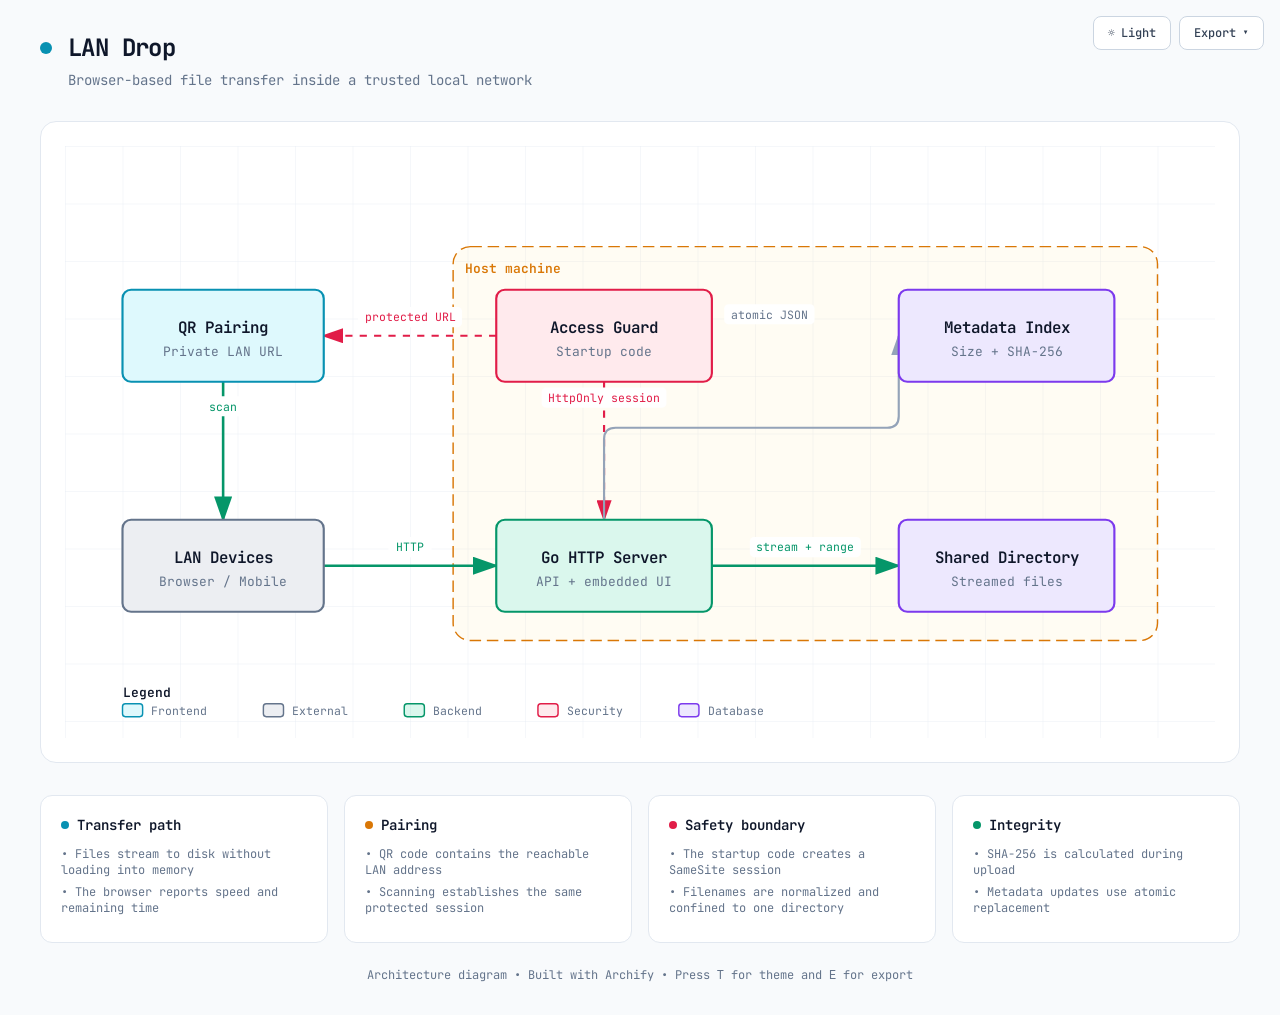
==== docs/architecture.html @ 084d2c4b "Initialize LAN Drop" ====
<!DOCTYPE html>
<html lang="en" data-theme="dark">
<head>
  <meta charset="UTF-8">
  <meta name="viewport" content="width=device-width, initial-scale=1.0">
  <meta name="generator" content="archify 2.11.0">
  <title>LAN Drop Diagram</title>
  <script>
    // Resolve the theme before first paint so light-preference users don't
    // see a dark flash. The toolbar script below re-applies with UI state.
    (function () {
      try {
        var theme = null;
        try {
          var param = new URLSearchParams(window.location.search).get('theme');
          if (param === 'light' || param === 'dark') theme = param;
        } catch (_) {}
        if (!theme) {
          try { theme = localStorage.getItem('archify-theme'); } catch (_) {}
        }
        if (theme !== 'light' && theme !== 'dark') {
          theme = window.matchMedia('(prefers-color-scheme: light)').matches ? 'light' : 'dark';
        }
        document.documentElement.setAttribute('data-theme', theme);
      } catch (_) {}
    })();
  </script>
  <!-- Async font load: a blackholed network must not block first paint.
       The body font stack falls back to system monospace until it lands. -->
  <link rel="preconnect" href="https://fonts.gstatic.com" crossorigin>
  <link href="https://fonts.googleapis.com/css2?family=JetBrains+Mono:wght@400;500;600;700&display=swap"
        rel="stylesheet" media="print" onload="this.media='all'">
  <noscript>
    <link href="https://fonts.googleapis.com/css2?family=JetBrains+Mono:wght@400;500;600;700&display=swap" rel="stylesheet">
  </noscript>
  <style>
    /* ==========================================================
       THEME VARIABLES — switch by toggling [data-theme] on <html>
       ========================================================== */
    :root,
    [data-theme="dark"] {
      --bg: #020617;
      --grid: #1e293b;
      --text: #ffffff;
      --text-muted: #94a3b8;
      --text-dim: #475569;
      /* UI chrome (menu hints, footer) needs more contrast than SVG .t-dim accents */
      --text-faint: #7d8da1;

      --panel: rgba(15, 23, 42, 0.5);
      --panel-border: #1e293b;
      --lane-fill: rgba(15, 23, 42, 0.22);
      --lane-stroke: #334155;

      --arrow: #64748b;
      --arrow-emphasis: #34d399;

      /* Opaque mask color used behind semi-transparent component fills
         so the arrows drawn underneath are properly hidden. */
      --mask: #0f172a;

      --frontend-fill:    rgba(8, 51, 68, 0.4);
      --frontend-stroke:  #22d3ee;
      --backend-fill:     rgba(6, 78, 59, 0.4);
      --backend-stroke:   #34d399;
      --database-fill:    rgba(76, 29, 149, 0.4);
      --database-stroke:  #a78bfa;
      --cloud-fill:       rgba(120, 53, 15, 0.3);
      --cloud-stroke:     #fbbf24;
      --security-fill:    rgba(136, 19, 55, 0.4);
      --security-stroke:  #fb7185;
      --messagebus-fill:  rgba(251, 146, 60, 0.3);
      --messagebus-stroke:#fb923c;
      --external-fill:    rgba(30, 41, 59, 0.5);
      --external-stroke:  #94a3b8;

      --toolbar-bg:       rgba(15, 23, 42, 0.8);
      --toolbar-border:   #334155;
      --toolbar-text:     #e2e8f0;
      --toolbar-hover:    rgba(15, 23, 42, 0.95);
      --toolbar-menu-bg:  #0f172a;
    }

    [data-theme="light"] {
      --bg: #f8fafc;
      --grid: #e2e8f0;
      --text: #0f172a;
      --text-muted: #64748b;
      --text-dim: #94a3b8;
      --text-faint: #64748b;

      --panel: #ffffff;
      --panel-border: #e2e8f0;
      --lane-fill: rgba(248, 250, 252, 0.65);
      --lane-stroke: #cbd5e1;

      --arrow: #94a3b8;
      --arrow-emphasis: #059669;

      --mask: #ffffff;

      --frontend-fill:    rgba(34, 211, 238, 0.15);
      --frontend-stroke:  #0891b2;
      --backend-fill:     rgba(52, 211, 153, 0.18);
      --backend-stroke:   #059669;
      --database-fill:    rgba(167, 139, 250, 0.2);
      --database-stroke:  #7c3aed;
      --cloud-fill:       rgba(251, 191, 36, 0.18);
      --cloud-stroke:     #d97706;
      --security-fill:    rgba(251, 113, 133, 0.15);
      --security-stroke:  #e11d48;
      --messagebus-fill:  rgba(251, 146, 60, 0.15);
      --messagebus-stroke:#ea580c;
      --external-fill:    rgba(148, 163, 184, 0.18);
      --external-stroke:  #64748b;

      --toolbar-bg:       rgba(255, 255, 255, 0.92);
      --toolbar-border:   #cbd5e1;
      --toolbar-text:     #334155;
      --toolbar-hover:    #ffffff;
      --toolbar-menu-bg:  #ffffff;
    }

    * { margin: 0; padding: 0; box-sizing: border-box; }

    body {
      font-family: 'JetBrains Mono', ui-monospace, SFMono-Regular, Menlo, Consolas, 'DejaVu Sans Mono', 'Liberation Mono', 'Noto Sans Mono CJK SC', 'PingFang SC', 'Hiragino Sans GB', 'Microsoft YaHei', monospace;
      background: var(--bg);
      min-height: 100vh;
      padding: 2rem;
      color: var(--text);
      transition: background 0.2s ease, color 0.2s ease;
    }

    .container { max-width: 1200px; margin: 0 auto; }

    .header { margin-bottom: 2rem; }

    .header-row {
      display: flex;
      align-items: center;
      gap: 1rem;
      margin-bottom: 0.5rem;
    }

    .pulse-dot {
      width: 12px;
      height: 12px;
      background: var(--frontend-stroke);
      border-radius: 50%;
      animation: pulse 2s infinite;
    }

    @keyframes pulse {
      0%, 100% { opacity: 1; }
      50% { opacity: 0.5; }
    }

    h1 {
      font-size: 1.5rem;
      font-weight: 700;
      letter-spacing: -0.025em;
    }

    .subtitle {
      color: var(--text-muted);
      font-size: 0.875rem;
      margin-left: 1.75rem;
    }

    .diagram-container {
      background: var(--panel);
      border-radius: 1rem;
      border: 1px solid var(--panel-border);
      padding: 1.5rem;
      overflow-x: auto;
    }

    svg {
      width: 100%;
      min-width: min(900px, 100%);
      display: block;
    }

    .cards {
      display: grid;
      grid-template-columns: repeat(auto-fit, minmax(280px, 1fr));
      gap: 1rem;
      margin-top: 2rem;
    }

    .card {
      background: var(--panel);
      border-radius: 0.75rem;
      border: 1px solid var(--panel-border);
      padding: 1.25rem;
    }

    .card-header {
      display: flex;
      align-items: center;
      gap: 0.5rem;
      margin-bottom: 0.75rem;
    }

    .card-dot {
      width: 8px;
      height: 8px;
      border-radius: 50%;
    }

    .card-dot.cyan     { background: var(--frontend-stroke); }
    .card-dot.emerald  { background: var(--backend-stroke); }
    .card-dot.violet   { background: var(--database-stroke); }
    .card-dot.amber    { background: var(--cloud-stroke); }
    .card-dot.rose     { background: var(--security-stroke); }
    .card-dot.orange   { background: var(--messagebus-stroke); }
    .card-dot.slate    { background: var(--external-stroke); }

    .card h3 { font-size: 0.875rem; font-weight: 600; color: var(--text); }

    .card ul {
      list-style: none;
      color: var(--text-muted);
      font-size: 0.75rem;
    }

    .card li { margin-bottom: 0.375rem; }

    .footer {
      text-align: center;
      margin-top: 1.5rem;
      color: var(--text-faint);
      font-size: 0.75rem;
    }

    /* ==========================================================
       Print stylesheet — hide interactive controls, force light,
       drop the grid so the diagram doesn't waste ink, use landscape
       so wide diagrams fit, pack summary cards into 2 columns to
       avoid an orphan card on a trailing page.
       ========================================================== */
    @page { size: landscape; margin: 1.5cm; }

    @media print {
      /* Force the FULL light palette — including component fills/strokes and
         lane/arrow colors — so printing from dark theme doesn't put neon
         strokes and translucent dark fills on white paper. */
      :root, [data-theme="dark"], [data-theme="light"] {
        --bg: #ffffff;
        --grid: transparent;
        --panel: #ffffff;
        --panel-border: #e2e8f0;
        --text: #0f172a;
        --text-muted: #475569;
        --text-dim: #94a3b8;
        --text-faint: #64748b;
        --mask: #ffffff;
        --lane-fill: rgba(248, 250, 252, 0.65);
        --lane-stroke: #cbd5e1;
        --arrow: #94a3b8;
        --arrow-emphasis: #059669;
        --frontend-fill:    rgba(34, 211, 238, 0.15);
        --frontend-stroke:  #0891b2;
        --backend-fill:     rgba(52, 211, 153, 0.18);
        --backend-stroke:   #059669;
        --database-fill:    rgba(167, 139, 250, 0.2);
        --database-stroke:  #7c3aed;
        --cloud-fill:       rgba(251, 191, 36, 0.18);
        --cloud-stroke:     #d97706;
        --security-fill:    rgba(251, 113, 133, 0.15);
        --security-stroke:  #e11d48;
        --messagebus-fill:  rgba(251, 146, 60, 0.15);
        --messagebus-stroke:#ea580c;
        --external-fill:    rgba(148, 163, 184, 0.18);
        --external-stroke:  #64748b;
      }
      body { background: #ffffff !important; padding: 0; }
      .container { max-width: none; }
      .toolbar, .archify-toast, .no-print { display: none !important; }
      .diagram-container, .card { box-shadow: none; border-color: #e2e8f0; }
      .cards { grid-template-columns: 1fr 1fr; }
      /* Ensure elements break sensibly across pages */
      .card { break-inside: avoid; page-break-inside: avoid; }
      .diagram-container { break-inside: avoid; page-break-inside: avoid; }
      h1, .subtitle { color: #0f172a; }
    }

    /* ==========================================================
       TOOLBAR (theme toggle + export menu)
       ========================================================== */
    .toolbar {
      position: fixed;
      top: 1rem;
      right: 1rem;
      display: flex;
      gap: 0.5rem;
      z-index: 100;
    }
    .toolbar button {
      background: var(--toolbar-bg);
      color: var(--toolbar-text);
      border: 1px solid var(--toolbar-border);
      padding: 0.5rem 0.875rem;
      border-radius: 0.5rem;
      font-family: inherit;
      font-size: 0.75rem;
      font-weight: 500;
      cursor: pointer;
      backdrop-filter: blur(8px);
      transition: background 0.15s, border-color 0.15s;
      display: inline-flex;
      align-items: center;
      gap: 0.375rem;
    }
    .toolbar button:hover {
      background: var(--toolbar-hover);
      border-color: var(--arrow);
    }
    .toolbar button:focus-visible {
      outline: 2px solid var(--frontend-stroke);
      outline-offset: 2px;
    }
    .toolbar .export-wrap { position: relative; }
    .toolbar .export-menu {
      position: absolute;
      top: calc(100% + 0.375rem);
      right: 0;
      background: var(--toolbar-menu-bg);
      border: 1px solid var(--toolbar-border);
      border-radius: 0.5rem;
      padding: 0.375rem;
      min-width: 160px;
      display: none;
      flex-direction: column;
      box-shadow: 0 4px 20px rgba(0,0,0,0.25);
    }
    .toolbar .export-menu.open { display: flex; }
    .toolbar .export-menu button {
      background: transparent;
      border: 0;
      justify-content: space-between;
      width: 100%;
      text-align: left;
      padding: 0.5rem 0.75rem;
    }
    .toolbar .export-menu button:hover {
      background: var(--toolbar-hover);
    }
    .toolbar .export-menu .hint {
      color: var(--text-faint);
      font-size: 0.625rem;
    }
    .toolbar .export-menu hr {
      border: 0;
      border-top: 1px solid var(--toolbar-border);
      margin: 0.25rem 0.375rem;
      opacity: 0.5;
    }

    /* Toast — brief feedback for actions like "copied" */
    .archify-toast {
      position: fixed;
      top: 1rem;
      left: 50%;
      transform: translateX(-50%) translateY(-8px);
      background: var(--toolbar-menu-bg);
      color: var(--text);
      border: 1px solid var(--toolbar-border);
      padding: 0.5rem 1rem;
      border-radius: 0.5rem;
      font-family: inherit;
      font-size: 0.75rem;
      opacity: 0;
      transition: opacity 0.2s, transform 0.2s;
      z-index: 200;
      pointer-events: none;
      box-shadow: 0 4px 20px rgba(0,0,0,0.25);
    }
    .archify-toast.show {
      opacity: 1;
      transform: translateX(-50%) translateY(0);
    }

    @media (max-width: 720px) {
      body { padding: 1rem; }
      .toolbar {
        position: static;
        justify-content: flex-end;
        margin-bottom: 1rem;
      }
      .header { margin-bottom: 1.25rem; }
      .header-row {
        gap: 0.75rem;
        align-items: flex-start;
      }
      h1 {
        font-size: 1.25rem;
        line-height: 1.25;
      }
      .subtitle {
        margin-left: 0;
        font-size: 0.8125rem;
        line-height: 1.55;
      }
      .diagram-container {
        padding: 0.75rem;
        border-radius: 0.75rem;
      }
      .cards {
        grid-template-columns: 1fr;
        margin-top: 1rem;
      }
    }

    /* ==========================================================
       SVG SEMANTIC CLASSES — use these instead of inline fill/stroke
       ========================================================== */
    .c-grid       { stroke: var(--grid); fill: none; }
    .c-mask       { fill: var(--mask); stroke: none; }

    .c-frontend   { fill: var(--frontend-fill);   stroke: var(--frontend-stroke); }
    .c-backend    { fill: var(--backend-fill);    stroke: var(--backend-stroke); }
    .c-database   { fill: var(--database-fill);   stroke: var(--database-stroke); }
    .c-cloud      { fill: var(--cloud-fill);      stroke: var(--cloud-stroke); }
    .c-security   { fill: var(--security-fill);   stroke: var(--security-stroke); }
    .c-messagebus { fill: var(--messagebus-fill); stroke: var(--messagebus-stroke); }
    .c-external   { fill: var(--external-fill);   stroke: var(--external-stroke); }

    /* Text helpers */
    .t-primary { fill: var(--text); }
    .t-muted   { fill: var(--text-muted); }
    .t-dim     { fill: var(--text-dim); }
    .t-frontend   { fill: var(--frontend-stroke); }
    .t-backend    { fill: var(--backend-stroke); }
    .t-database   { fill: var(--database-stroke); }
    .t-cloud      { fill: var(--cloud-stroke); }
    .t-security   { fill: var(--security-stroke); }
    .t-messagebus { fill: var(--messagebus-stroke); }
    .t-external   { fill: var(--external-stroke); }

    /* Arrows */
    .a-default   { stroke: var(--arrow); fill: none; }
    .a-emphasis  { stroke: var(--arrow-emphasis); fill: none; }
    .a-security  { stroke: var(--security-stroke); fill: none; stroke-dasharray: 5,5; }
    .a-dashed    { stroke: var(--database-stroke); fill: none; stroke-dasharray: 4,4; }

    /* Arrowhead markers reference these */
    .m-default   { fill: var(--arrow); }
    .m-emphasis  { fill: var(--arrow-emphasis); }
    .m-security  { fill: var(--security-stroke); }
    .m-dashed    { fill: var(--database-stroke); }

    /* Dashed boundary variants */
    .c-security-group { fill: transparent; stroke: var(--security-stroke); stroke-dasharray: 4,4; }
    .c-region         { fill: rgba(251, 191, 36, 0.05); stroke: var(--cloud-stroke); stroke-dasharray: 8,4; }
    .c-lane           { fill: var(--lane-fill); stroke: var(--lane-stroke); stroke-dasharray: 6,6; }

    /* Optional trace animation, enabled only by meta.animation = "trace".
       Static diagrams do not carry data-animation and render exactly as before. */
    svg[data-animation="trace"] [data-animate="edge"] {
      stroke-dasharray: 10 8;
      stroke-dashoffset: 54;
      animation: archify-edge-flow 2.4s linear infinite;
      animation-delay: calc(var(--step, 0) * 160ms);
    }
    svg[data-animation="trace"] [data-animate="node"] {
      transform-box: fill-box;
      transform-origin: center;
      animation: archify-node-pulse 3.6s ease-in-out infinite;
      animation-delay: calc(var(--step, 0) * 160ms);
    }
    @keyframes archify-edge-flow {
      to { stroke-dashoffset: 0; }
    }
    @keyframes archify-node-pulse {
      0%, 72%, 100% { filter: none; stroke-width: 1.5; }
      18%, 36% {
        filter: drop-shadow(0 0 8px var(--arrow-emphasis));
        stroke-width: 2.4;
      }
    }
    @media (prefers-reduced-motion: reduce) {
      svg[data-animation="trace"] [data-animate] {
        animation: none !important;
        stroke-dashoffset: 0;
      }
    }
  </style>
</head>
<body>
  <!-- Toolbar: theme toggle + export menu (present on every generated diagram)
       Keyboard: T toggles theme, E opens export menu (when no input focused) -->
  <div class="toolbar" role="toolbar" aria-label="Diagram actions">
    <button id="btn-theme" type="button"
            title="Toggle theme (T)"
            aria-label="Toggle color theme"
            aria-pressed="false">
      <span id="theme-icon" aria-hidden="true">&#9790;</span>
      <span id="theme-label">Dark</span>
    </button>
    <div class="export-wrap">
      <button id="btn-export" type="button"
              title="Export diagram (E)"
              aria-label="Export diagram"
              aria-haspopup="menu"
              aria-expanded="false"
              aria-controls="export-menu">
        Export <span aria-hidden="true">&#9662;</span>
      </button>
      <div class="export-menu" id="export-menu" role="menu" aria-label="Export">
        <button data-action="copy"  type="button" role="menuitem" tabindex="-1">Copy to clipboard <span class="hint">PNG</span></button>
        <hr role="separator">
        <button data-format="png"   type="button" role="menuitem" tabindex="-1">Download PNG</button>
        <button data-format="jpeg"  type="button" role="menuitem" tabindex="-1">Download JPEG</button>
        <button data-format="webp"  type="button" role="menuitem" tabindex="-1">Download WebP</button>
        <hr role="separator">
        <button data-format="svg"   type="button" role="menuitem" tabindex="-1">Download SVG <span class="hint">vector</span></button>
      </div>
    </div>
  </div>

  <div class="container">
    <!-- Header -->
    <div class="header">
      <div class="header-row">
        <div class="pulse-dot"></div>
        <h1>LAN Drop</h1>
      </div>
      <p class="subtitle">Browser-based file transfer inside a trusted local network</p>
    </div>

    <!-- Main Diagram -->
    <div class="diagram-container">
      <svg viewBox="0 0 800 412" role="img" aria-label="LAN Drop — Browser-based file transfer inside a trusted local network (architecture diagram)">
        <!-- Definitions -->
        <defs>
          <marker id="arrowhead" markerWidth="10" markerHeight="7" refX="9" refY="3.5" orient="auto">
            <polygon points="0 0, 10 3.5, 0 7" class="m-default" />
          </marker>
          <marker id="arrowhead-emphasis" markerWidth="10" markerHeight="7" refX="9" refY="3.5" orient="auto">
            <polygon points="0 0, 10 3.5, 0 7" class="m-emphasis" />
          </marker>
          <marker id="arrowhead-security" markerWidth="10" markerHeight="7" refX="9" refY="3.5" orient="auto">
            <polygon points="0 0, 10 3.5, 0 7" class="m-security" />
          </marker>
          <marker id="arrowhead-dashed" markerWidth="10" markerHeight="7" refX="9" refY="3.5" orient="auto">
            <polygon points="0 0, 10 3.5, 0 7" class="m-dashed" />
          </marker>
          <pattern id="grid" width="40" height="40" patternUnits="userSpaceOnUse">
            <path d="M 40 0 L 0 0 0 40" class="c-grid" stroke-width="0.5"/>
          </pattern>
        </defs>

        <!-- Background Grid -->
        <rect width="100%" height="100%" fill="url(#grid)" />

        <!-- Boundaries (behind everything) -->
        <rect x="270" y="70" width="490" height="274" rx="12" class="c-region" stroke-width="1"/>
        <text x="278" y="88" class="t-cloud" font-size="9" font-weight="600">Host machine</text>

        <!-- Connection paths (before components for correct z-order) -->
        <path d="M 300 132 L 180 132" class="a-security" stroke-width="1.5" marker-end="url(#arrowhead-security)"/>
        <path d="M 110 164 L 110 260" class="a-emphasis" stroke-width="1.8" marker-end="url(#arrowhead-emphasis)"/>
        <path d="M 180 292 L 300 292" class="a-emphasis" stroke-width="1.8" marker-end="url(#arrowhead-emphasis)"/>
        <path d="M 375 164 L 375 260" class="a-security" stroke-width="1.5" marker-end="url(#arrowhead-security)"/>
        <path d="M 450 292 L 580 292" class="a-emphasis" stroke-width="1.8" marker-end="url(#arrowhead-emphasis)"/>
        <path d="M 375 260 L 375 204 Q 375 196 383 196 L 572 196 Q 580 196 580 188 L 580 132" class="a-default" stroke-width="1.5" marker-end="url(#arrowhead)"/>

        <!-- Components -->
        <rect x="40" y="100" width="140" height="64" rx="6" class="c-mask"/>
        <rect x="40" y="100" width="140" height="64" rx="6" class="c-frontend" stroke-width="1.5"/>
        <text x="110" y="130" class="t-primary" font-size="11" font-weight="600" text-anchor="middle">QR Pairing</text>
        <text x="110" y="146" class="t-muted" font-size="9" text-anchor="middle">Private LAN URL</text>

        <rect x="40" y="260" width="140" height="64" rx="6" class="c-mask"/>
        <rect x="40" y="260" width="140" height="64" rx="6" class="c-external" stroke-width="1.5"/>
        <text x="110" y="290" class="t-primary" font-size="11" font-weight="600" text-anchor="middle">LAN Devices</text>
        <text x="110" y="306" class="t-muted" font-size="9" text-anchor="middle">Browser / Mobile</text>

        <rect x="300" y="260" width="150" height="64" rx="6" class="c-mask"/>
        <rect x="300" y="260" width="150" height="64" rx="6" class="c-backend" stroke-width="1.5"/>
        <text x="375" y="290" class="t-primary" font-size="11" font-weight="600" text-anchor="middle">Go HTTP Server</text>
        <text x="375" y="306" class="t-muted" font-size="9" text-anchor="middle">API + embedded UI</text>

        <rect x="300" y="100" width="150" height="64" rx="6" class="c-mask"/>
        <rect x="300" y="100" width="150" height="64" rx="6" class="c-security" stroke-width="1.5"/>
        <text x="375" y="130" class="t-primary" font-size="11" font-weight="600" text-anchor="middle">Access Guard</text>
        <text x="375" y="146" class="t-muted" font-size="9" text-anchor="middle">Startup code</text>

        <rect x="580" y="260" width="150" height="64" rx="6" class="c-mask"/>
        <rect x="580" y="260" width="150" height="64" rx="6" class="c-database" stroke-width="1.5"/>
        <text x="655" y="290" class="t-primary" font-size="11" font-weight="600" text-anchor="middle">Shared Directory</text>
        <text x="655" y="306" class="t-muted" font-size="9" text-anchor="middle">Streamed files</text>

        <rect x="580" y="100" width="150" height="64" rx="6" class="c-mask"/>
        <rect x="580" y="100" width="150" height="64" rx="6" class="c-database" stroke-width="1.5"/>
        <text x="655" y="130" class="t-primary" font-size="11" font-weight="600" text-anchor="middle">Metadata Index</text>
        <text x="655" y="146" class="t-muted" font-size="9" text-anchor="middle">Size + SHA-256</text>

        <!-- Connection labels -->
        <rect x="203.8" y="112" width="72.4" height="14" rx="3" class="c-mask"/>
        <text x="240" y="122" class="t-security" font-size="8" text-anchor="middle">protected URL</text>
        <rect x="95" y="174" width="30" height="14" rx="3" class="c-mask"/>
        <text x="110" y="184" class="t-backend" font-size="8" text-anchor="middle">scan</text>
        <rect x="225" y="272" width="30" height="14" rx="3" class="c-mask"/>
        <text x="240" y="282" class="t-backend" font-size="8" text-anchor="middle">HTTP</text>
        <rect x="331.6" y="168" width="86.8" height="14" rx="3" class="c-mask"/>
        <text x="375" y="178" class="t-security" font-size="8" text-anchor="middle">HttpOnly session</text>
        <rect x="476.4" y="272" width="77.2" height="14" rx="3" class="c-mask"/>
        <text x="515" y="282" class="t-backend" font-size="8" text-anchor="middle">stream + range</text>
        <rect x="458.6" y="110" width="62.8" height="14" rx="3" class="c-mask"/>
        <text x="490" y="120" class="t-muted" font-size="8" text-anchor="middle">atomic JSON</text>

        <!-- Legend -->
        <text x="40" y="383" class="t-primary" font-size="9" font-weight="600">Legend</text>
        <rect x="40" y="388" width="14" height="9" rx="2" class="c-frontend" stroke-width="1"/>
        <text x="60" y="396" class="t-muted" font-size="8">Frontend</text>
        <rect x="138" y="388" width="14" height="9" rx="2" class="c-external" stroke-width="1"/>
        <text x="158" y="396" class="t-muted" font-size="8">External</text>
        <rect x="236" y="388" width="14" height="9" rx="2" class="c-backend" stroke-width="1"/>
        <text x="256" y="396" class="t-muted" font-size="8">Backend</text>
        <rect x="329" y="388" width="14" height="9" rx="2" class="c-security" stroke-width="1"/>
        <text x="349" y="396" class="t-muted" font-size="8">Security</text>
        <rect x="427" y="388" width="14" height="9" rx="2" class="c-database" stroke-width="1"/>
        <text x="447" y="396" class="t-muted" font-size="8">Database</text>
      </svg>
    </div>

    <!-- Info Cards -->
    <div class="cards">
      <div class="card">
        <div class="card-header">
          <div class="card-dot cyan"></div>
          <h3>Transfer path</h3>
        </div>
        <ul>
          <li>&bull; Files stream to disk without loading into memory</li>
          <li>&bull; The browser reports speed and remaining time</li>
        </ul>
      </div>

      <div class="card">
        <div class="card-header">
          <div class="card-dot amber"></div>
          <h3>Pairing</h3>
        </div>
        <ul>
          <li>&bull; QR code contains the reachable LAN address</li>
          <li>&bull; Scanning establishes the same protected session</li>
        </ul>
      </div>

      <div class="card">
        <div class="card-header">
          <div class="card-dot rose"></div>
          <h3>Safety boundary</h3>
        </div>
        <ul>
          <li>&bull; The startup code creates a SameSite session</li>
          <li>&bull; Filenames are normalized and confined to one directory</li>
        </ul>
      </div>

      <div class="card">
        <div class="card-header">
          <div class="card-dot emerald"></div>
          <h3>Integrity</h3>
        </div>
        <ul>
          <li>&bull; SHA-256 is calculated during upload</li>
          <li>&bull; Metadata updates use atomic replacement</li>
        </ul>
      </div>
    </div>

    <!-- Footer -->
    <p class="footer">
      Architecture diagram &bull; Built with Archify<span class="no-print"> &bull; Press <kbd>T</kbd> for theme and <kbd>E</kbd> for export</span>
    </p>
  </div>

  <script>
    /* ============================================================
       Theme toggle — persists to localStorage, respects system pref
       ============================================================ */
    var Archify = {};

    Archify.theme = (function () {
      var STORAGE_KEY = 'archify-theme';
      var html = document.documentElement;
      var btn = document.getElementById('btn-theme');
      var icon = document.getElementById('theme-icon');
      var label = document.getElementById('theme-label');

      // localStorage can throw (blocked cookies, sandboxed iframes); the whole
      // script element dies on an uncaught error, so guard every access.
      function readStored() {
        try { return localStorage.getItem(STORAGE_KEY); } catch (_) { return null; }
      }
      function writeStored(value) {
        try { localStorage.setItem(STORAGE_KEY, value); } catch (_) {}
      }
      function urlOverride() {
        // URL param wins (useful for deterministic screenshots / share links)
        try {
          var param = new URLSearchParams(window.location.search).get('theme');
          if (param === 'light' || param === 'dark') return param;
        } catch (_) {}
        return null;
      }

      function resolveInitial() {
        var fromUrl = urlOverride();
        if (fromUrl) return fromUrl;
        var saved = readStored();
        if (saved === 'light' || saved === 'dark') return saved;
        return window.matchMedia('(prefers-color-scheme: light)').matches ? 'light' : 'dark';
      }

      function apply(theme) {
        html.setAttribute('data-theme', theme);
        icon.textContent = theme === 'dark' ? '\u263E' : '\u263C';
        label.textContent = theme === 'dark' ? 'Dark' : 'Light';
        btn.setAttribute('aria-pressed', theme === 'light' ? 'true' : 'false');
      }

      function toggle() {
        var next = html.getAttribute('data-theme') === 'dark' ? 'light' : 'dark';
        apply(next);
        writeStored(next);
      }

      apply(resolveInitial());
      btn.addEventListener('click', toggle);

      // Follow live OS theme changes while the user has no explicit preference.
      try {
        var media = window.matchMedia('(prefers-color-scheme: light)');
        var onChange = function (e) {
          var saved = readStored();
          if (urlOverride() || saved === 'light' || saved === 'dark') return;
          apply(e.matches ? 'light' : 'dark');
        };
        if (media.addEventListener) media.addEventListener('change', onChange);
        else if (media.addListener) media.addListener(onChange);
      } catch (_) {}

      return { toggle: toggle };
    })();

    /* ============================================================
       Export — PNG / JPEG / WebP / SVG (download) and Copy PNG (clipboard)

       Raster exports are always rendered at 4x source resolution for
       maximum sharpness. The trick: we set the serialized SVG's
       `width`/`height` to viewBox * 4 so the browser rasterizes the
       vectors at that resolution natively. drawImage then draws at
       the image's natural size (no upscaling = no blur).

       JPEG/WebP paint the current theme's background explicitly since
       those formats have no alpha channel.
       ============================================================ */
    (function () {
      var RASTER_SCALE = 4;

      function diagramFilename() {
        var title = (document.title || 'diagram')
          .replace(/\s+Architecture(\s+Diagram)?$/i, '')
          .replace(/\s+Diagram$/i, '')
          .trim();
        return title.replace(/[^a-z0-9_\-]+/gi, '-')
                    .toLowerCase()
                    .replace(/^-+|-+$/g, '') || 'diagram';
      }

      function currentBg() {
        return getComputedStyle(document.body).backgroundColor || '#ffffff';
      }

      /**
       * Serialize the main SVG into a standalone document.
       *
       * Two modes:
       * - Default (opts.autoTheme=false) — locks the serialized SVG to the
       *   viewer's current theme. Used by the raster pipeline
       *   (PNG/JPEG/WebP/clipboard) because canvas rasterization needs
       *   deterministic colors; a raster cannot react to
       *   prefers-color-scheme after encoding.
       * - autoTheme=true — emits BOTH dark and light variable sets plus a
       *   `@media (prefers-color-scheme)` rule so the resulting SVG
       *   self-themes when embedded in GitHub READMEs or other hosts that
       *   expose a color scheme. Used for "Download SVG".
       */
      function serializeSvg(scale, opts) {
        // scale: integer multiplier for intrinsic SVG pixel dimensions used by
        // the raster path. Defaults to 1 (natural size) for SVG download.
        scale = scale || 1;
        opts = opts || {};
        var autoTheme = opts.autoTheme === true;

        var svg = document.querySelector('.diagram-container svg');
        var clone = svg.cloneNode(true);

        var vb = svg.viewBox.baseVal;
        // Scale width/height so the browser rasterizes the vectors at target
        // resolution directly. viewBox stays unchanged so coordinates don't
        // shift. This is the key to sharp rasters — do NOT scale later via
        // canvas upscaling.
        clone.setAttribute('width', vb.width * scale);
        clone.setAttribute('height', vb.height * scale);
        clone.setAttribute('xmlns', 'http://www.w3.org/2000/svg');

        // Only the SVG-relevant rules: semantic classes, markers, and the
        // theme variable blocks. Toolbar/cards/print CSS can never apply
        // inside a standalone SVG and would only bloat the export.
        var hostStyle = (function () {
          var out = [];
          Array.prototype.forEach.call(document.styleSheets, function (sheet) {
            var rules;
            try { rules = sheet.cssRules; } catch (_) { return; } // cross-origin
            if (!rules) return;
            Array.prototype.forEach.call(rules, function (rule) {
              if (rule.type !== 1) return; // plain style rules only
              var sel = rule.selectorText || '';
              if (/(^|,)\s*(svg|:root|\[data-theme|\.c-|\.t-|\.a-|\.m-)/.test(sel)) {
                out.push(rule.cssText);
              }
            });
          });
          return out.join('\n');
        })();

        // Derive the variable list from the stylesheet so newly added theme
        // variables can never be missed by the export pipeline again
        // (--lane-fill/--lane-stroke once were).
        var varNames = (function () {
          var seen = {};
          var names = [];
          (hostStyle.match(/--[a-zA-Z0-9-]+(?=\s*:)/g) || []).forEach(function (n) {
            if (!seen[n]) { seen[n] = true; names.push(n); }
          });
          return names;
        })();

        // Resolve the full variable set for a given data-theme via an
        // off-DOM probe, independent of what the viewer is currently set to.
        function resolveVars(themeAttr) {
          var probe = document.createElement('div');
          probe.setAttribute('data-theme', themeAttr);
          probe.style.cssText = 'position:absolute;width:0;height:0;visibility:hidden;';
          document.body.appendChild(probe);
          try {
            var c = getComputedStyle(probe);
            return varNames.map(function (n) {
              return n + ': ' + c.getPropertyValue(n).trim() + ';';
            }).join(' ');
          } finally {
            document.body.removeChild(probe);
          }
        }

        // Prepend a local()-only @font-face block for each weight so that the
        // sandboxed image-rendering context used during PNG/JPEG/WebP export
        // can find JetBrains Mono if the user has it installed locally, and
        // falls through cleanly to the monospace stack otherwise. The usual
        // Google-Fonts <link> in the host document is unreachable from the
        // serialized SVG, so url()-sourced faces would just hang.
        var fontFallback = [400, 500, 600, 700].map(function (w) {
          return "@font-face { font-family: 'JetBrains Mono'; font-weight: " + w +
                 "; src: local('JetBrains Mono'), local('JetBrainsMono-Regular'); }";
        }).join('\n');

        var style = document.createElementNS('http://www.w3.org/2000/svg', 'style');
        var bgRect = document.createElementNS('http://www.w3.org/2000/svg', 'rect');
        bgRect.setAttribute('width', '100%');
        bgRect.setAttribute('height', '100%');

        if (autoTheme) {
          // Dual-theme SVG. Dark is the default (so hosts without
          // prefers-color-scheme still render), light swaps in via media
          // query, and svg[data-theme="..."] still lets downstream
          // consumers force a specific theme.
          var darkVars = resolveVars('dark');
          var lightVars = resolveVars('light');

          style.textContent =
            fontFallback + "\n" +
            "svg { font-family: 'JetBrains Mono', ui-monospace, SFMono-Regular, Menlo, Consolas, 'DejaVu Sans Mono', 'Liberation Mono', 'Noto Sans Mono CJK SC', 'PingFang SC', 'Hiragino Sans GB', 'Microsoft YaHei', monospace; }\n" +
            hostStyle + "\n" +
            ":root, svg { " + darkVars + " }\n" +
            "@media (prefers-color-scheme: light) { :root, svg { " + lightVars + " } }\n" +
            "svg[data-theme=\"light\"] { " + lightVars + " }\n" +
            "svg[data-theme=\"dark\"] { " + darkVars + " }\n" +
            "rect.c-bg-rect { fill: var(--bg); }\n";

          // Don't lock the serialized SVG to the viewer's current theme.
          clone.removeAttribute('data-theme');
          // Background follows the CSS variable, not a fixed color, so it
          // swaps with the media query.
          bgRect.setAttribute('class', 'c-bg-rect');
        } else {
          // Raster path: lock to the viewer's current theme.
          var theme = document.documentElement.getAttribute('data-theme') || 'dark';
          var themeHost = document.querySelector('[data-theme="' + theme + '"]') || document.documentElement;
          var computed = getComputedStyle(themeHost);
          var vars = varNames.map(function (n) {
            return n + ': ' + computed.getPropertyValue(n).trim() + ';';
          }).join(' ');

          // IMPORTANT: inject the resolved variables AFTER hostStyle,
          // otherwise hostStyle's ":root, [data-theme=\"dark\"] { ... }" rule
          // overrides our chosen theme via later-in-cascade equal-specificity.
          // Keep this order.
          style.textContent =
            fontFallback + "\n" +
            "svg { font-family: 'JetBrains Mono', ui-monospace, SFMono-Regular, Menlo, Consolas, 'DejaVu Sans Mono', 'Liberation Mono', 'Noto Sans Mono CJK SC', 'PingFang SC', 'Hiragino Sans GB', 'Microsoft YaHei', monospace; }\n" +
            hostStyle + "\n" +
            ":root, svg { " + vars + " }\n";

          bgRect.setAttribute('fill', computed.getPropertyValue('--bg').trim() || '#ffffff');
        }

        clone.insertBefore(style, clone.firstChild);
        clone.insertBefore(bgRect, style.nextSibling);

        return {
          svgString: new XMLSerializer().serializeToString(clone),
          width: vb.width * scale,
          height: vb.height * scale
        };
      }

      function download(blob, filename) {
        var url = URL.createObjectURL(blob);
        var a = document.createElement('a');
        a.href = url;
        a.download = filename;
        document.body.appendChild(a);
        a.click();
        a.remove();
        setTimeout(function () { URL.revokeObjectURL(url); }, 1000);
      }

      // Conservative upper bound on total canvas pixels. Older Safari on iOS
      // silently produces a blank canvas above ~16 Mpx; Chrome / Firefox /
      // desktop Safari are far higher but start failing on memory-constrained
      // devices. We pick the largest integer scale in {4,3,2,1} whose target
      // pixel count fits under this cap.
      var MAX_CANVAS_PIXELS = 16 * 1024 * 1024;

      function pickSafeScale(vbW, vbH) {
        for (var s = RASTER_SCALE; s >= 1; s--) {
          if (vbW * s * vbH * s <= MAX_CANVAS_PIXELS) return s;
        }
        return 1;
      }

      function rasterize(format) {
        // Serialize at a safe scale (RASTER_SCALE=4 by default, reduced if the
        // resulting canvas would exceed MAX_CANVAS_PIXELS). The SVG itself is
        // rasterized at target resolution natively; drawImage draws at natural
        // size — no upsampling blur.
        var svg = document.querySelector('.diagram-container svg');
        var vb = svg.viewBox.baseVal;
        var scale = pickSafeScale(vb.width, vb.height);
        var data = serializeSvg(scale);
        var svgBlob = new Blob([data.svgString], { type: 'image/svg+xml;charset=utf-8' });
        var svgUrl = URL.createObjectURL(svgBlob);

        return new Promise(function (resolve, reject) {
          var img = new Image();
          img.onload = function () {
            var canvas = document.createElement('canvas');
            canvas.width = data.width;
            canvas.height = data.height;
            var ctx = canvas.getContext('2d');
            if (format === 'jpeg') {
              ctx.fillStyle = currentBg();
              ctx.fillRect(0, 0, canvas.width, canvas.height);
            }
            // Draw at natural size — SVG was already rasterized at target res.
            ctx.drawImage(img, 0, 0);
            URL.revokeObjectURL(svgUrl);
            var mime = format === 'jpeg' ? 'image/jpeg' :
                       format === 'webp' ? 'image/webp' : 'image/png';
            var quality = format === 'png' ? undefined : 0.95;
            canvas.toBlob(function (blob) {
              if (!blob) reject(new Error('toBlob returned null for ' + format));
              else resolve(blob);
            }, mime, quality);
          };
          img.onerror = function (e) {
            URL.revokeObjectURL(svgUrl);
            reject(e);
          };
          img.src = svgUrl;
        });
      }

      var menu = document.getElementById('export-menu');
      var btn = document.getElementById('btn-export');
      var items = function () {
        return Array.prototype.slice.call(menu.querySelectorAll('button[role="menuitem"]'));
      };

      // ---- Clipboard support ----------------------------------------------
      function canCopyImage() {
        return typeof ClipboardItem !== 'undefined' &&
               navigator.clipboard &&
               typeof navigator.clipboard.write === 'function';
      }

      // ---- Raster format detection ----------------------------------------
      // canvas.toBlob('image/webp') silently returns a PNG on browsers without
      // WebP encoding (older Safari), so detect explicitly.
      function supports(format) {
        if (format === 'svg' || format === 'png') return true;
        var mime = format === 'jpeg' ? 'image/jpeg' : 'image/webp';
        try {
          var c = document.createElement('canvas');
          c.width = c.height = 2;
          return c.toDataURL(mime).indexOf('data:' + mime) === 0;
        } catch (_) { return false; }
      }

      // Gray out unsupported items.
      items().forEach(function (it) {
        if (it.dataset.format && !supports(it.dataset.format)) {
          it.disabled = true;
          it.title = 'Not supported by this browser';
          it.style.opacity = '0.5';
        }
        if (it.dataset.action === 'copy' && !canCopyImage()) {
          it.disabled = true;
          it.title = 'Clipboard image write not supported by this browser';
          it.style.opacity = '0.5';
        }
      });

      // ---- Toast ----------------------------------------------------------
      // A live region only announces CHANGES to an existing node, so the toast
      // element is created once up front and updated in place.
      var toastEl = document.createElement('div');
      toastEl.className = 'archify-toast';
      toastEl.setAttribute('role', 'status');
      document.body.appendChild(toastEl);
      var toastTimer = null;

      function toast(msg) {
        toastEl.textContent = '';
        requestAnimationFrame(function () {
          toastEl.textContent = msg;
          toastEl.classList.add('show');
        });
        clearTimeout(toastTimer);
        toastTimer = setTimeout(function () { toastEl.classList.remove('show'); }, 1500);
      }

      function open(focusLast) {
        menu.classList.add('open');
        btn.setAttribute('aria-expanded', 'true');
        var available = items().filter(function (i) { return !i.disabled; });
        var target = focusLast ? available[available.length - 1] : available[0];
        if (target) target.focus();
      }
      function close(focusTrigger) {
        menu.classList.remove('open');
        btn.setAttribute('aria-expanded', 'false');
        if (focusTrigger) btn.focus();
      }
      function isOpen() { return menu.classList.contains('open'); }

      btn.addEventListener('click', function (e) {
        e.stopPropagation();
        if (isOpen()) close(false);
        else open();
      });
      // APG menu-button pattern: ArrowDown/ArrowUp on the trigger opens the menu.
      btn.addEventListener('keydown', function (e) {
        if (e.key === 'ArrowDown' || e.key === 'ArrowUp') {
          e.preventDefault();
          if (!isOpen()) open(e.key === 'ArrowUp');
        }
      });
      document.addEventListener('click', function (e) {
        if (!menu.contains(e.target) && e.target !== btn) close(false);
      });

      // Keyboard navigation inside the menu.
      //   Menu items: Up/Down, Home/End.
      //   Esc closes + returns focus to trigger; Tab closes.
      menu.addEventListener('keydown', function (e) {
        if (e.key === 'Escape') { e.preventDefault(); close(true); return; }
        if (e.key === 'Tab')    { close(false); return; }

        var available = items().filter(function (i) { return !i.disabled; });
        var current = available.indexOf(document.activeElement);
        switch (e.key) {
          case 'ArrowDown':
            e.preventDefault();
            if (available.length) available[(current + 1 + available.length) % available.length].focus();
            break;
          case 'ArrowUp':
            e.preventDefault();
            if (available.length) available[(current - 1 + available.length) % available.length].focus();
            break;
          case 'Home':
            e.preventDefault();
            if (available[0]) available[0].focus();
            break;
          case 'End':
            e.preventDefault();
            if (available.length) available[available.length - 1].focus();
            break;
        }
      });

      function runExport(format) {
        var base = diagramFilename();
        close(true);
        return (format === 'svg'
          ? Promise.resolve(serializeSvg(1, { autoTheme: true })).then(function (d) {
              download(new Blob([d.svgString], { type: 'image/svg+xml;charset=utf-8' }), base + '.svg');
            })
          : rasterize(format).then(function (blob) {
              download(blob, base + '.' + format);
            })
        ).catch(function (err) {
          console.error(err);
          alert('Export failed: ' + (err && err.message ? err.message : format));
        });
      }

      function runCopy() {
        close(true);
        if (!canCopyImage()) {
          alert('Clipboard image write not supported in this browser.');
          return;
        }
        // WebKit requires ClipboardItem to be constructed synchronously inside
        // the user gesture — pass the pending Promise<Blob> as the item value.
        // Browsers that reject promise values throw synchronously; fall back
        // to awaiting the blob first (works in Chromium/Firefox).
        var blobPromise = rasterize('png');
        var writePromise;
        try {
          writePromise = navigator.clipboard.write([new ClipboardItem({ 'image/png': blobPromise })]);
        } catch (_) {
          writePromise = blobPromise.then(function (blob) {
            return navigator.clipboard.write([new ClipboardItem({ 'image/png': blob })]);
          });
        }
        return writePromise.then(function () {
          toast('Copied PNG to clipboard');
        }).catch(function (err) {
          console.error(err);
          alert('Copy failed: ' + (err && err.message ? err.message : 'unknown'));
        });
      }

      menu.addEventListener('click', function (e) {
        var copyBtn = e.target.closest('button[data-action="copy"]');
        if (copyBtn && !copyBtn.disabled) { runCopy(); return; }

        var formatBtn = e.target.closest('button[data-format]');
        if (formatBtn && !formatBtn.disabled) { runExport(formatBtn.dataset.format); }
      });

      Archify.exportMenu = { open: open, close: close, isOpen: isOpen, run: runExport };

      // Auto-open on page load for demo/screenshot purposes: ?openExport=1
      // Wait for fonts (so the menu doesn't flash before typography lands)
      // and paint before opening. Fallback timeout for browsers without the
      // Font Loading API.
      try {
        if (new URLSearchParams(window.location.search).get('openExport') === '1') {
          var openWhenReady = function () {
            requestAnimationFrame(function () { requestAnimationFrame(open); });
          };
          if (document.fonts && document.fonts.ready) {
            document.fonts.ready.then(openWhenReady);
          } else {
            setTimeout(openWhenReady, 200);
          }
        }
      } catch (_) {}
    })();

    /* ============================================================
       Global keyboard shortcuts
         T -> toggle theme
         E -> open export menu
       Ignored when focus is inside an input/textarea/contenteditable.
       ============================================================ */
    document.addEventListener('keydown', function (e) {
      if (e.metaKey || e.ctrlKey || e.altKey) return;
      var t = e.target;
      if (t && (t.tagName === 'INPUT' || t.tagName === 'TEXTAREA' || t.isContentEditable)) return;
      if (e.key === 't' || e.key === 'T') {
        e.preventDefault();
        Archify.theme.toggle();
      } else if (e.key === 'e' || e.key === 'E') {
        e.preventDefault();
        if (!Archify.exportMenu.isOpen()) Archify.exportMenu.open();
      }
    });
  </script>
</body>
</html>
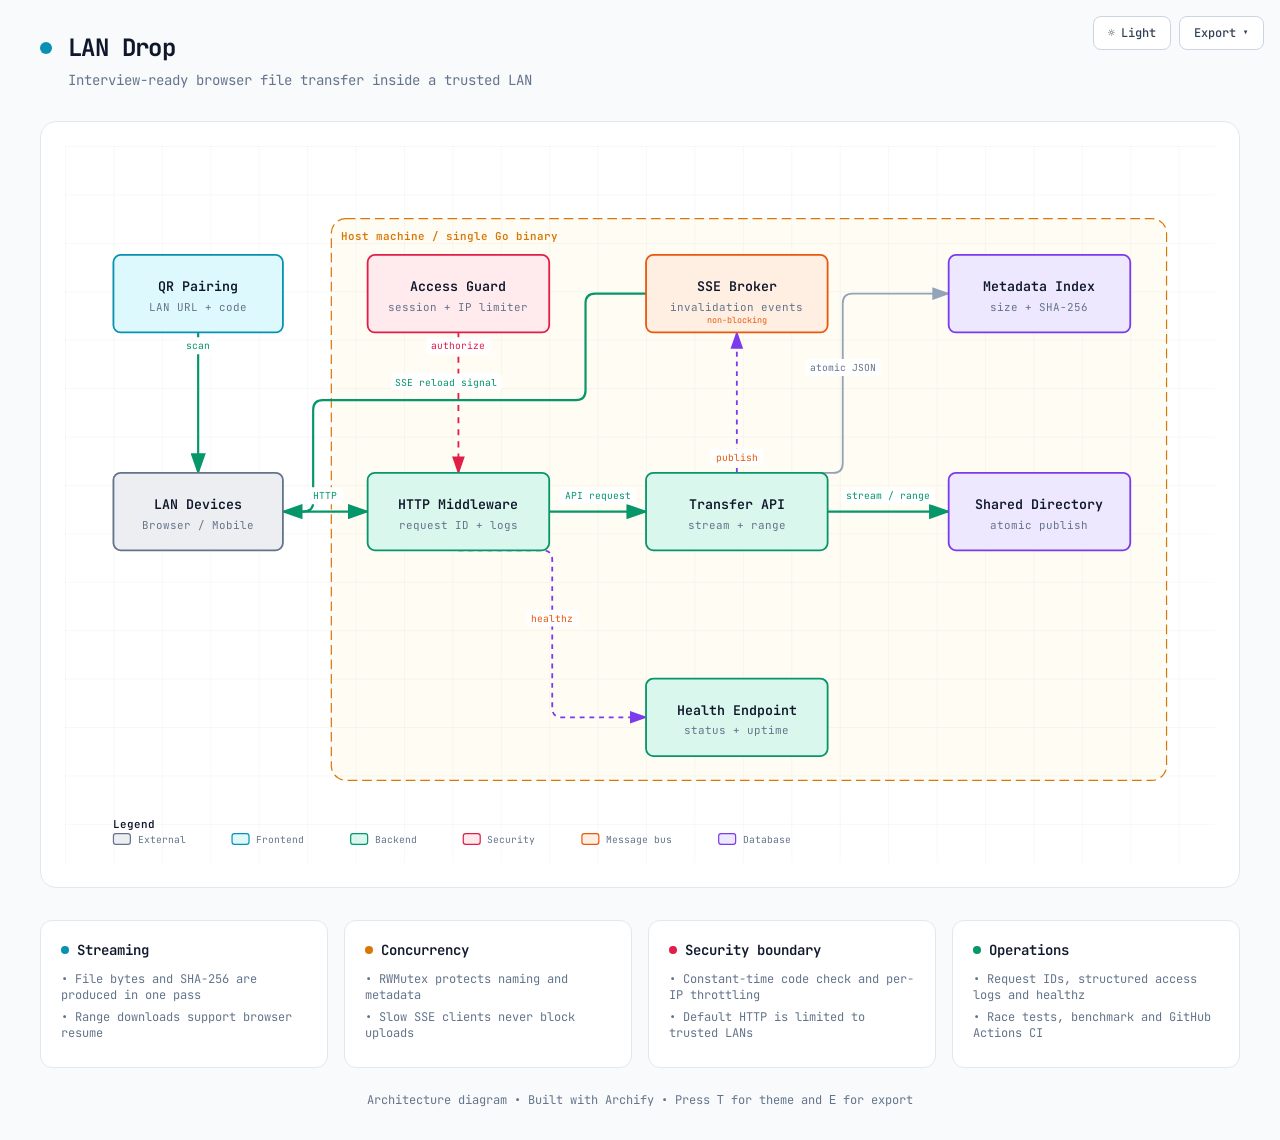
==== commit 0851335d: "feat: improve realtime reliability and interview readiness" ====
--- a/docs/architecture.html
+++ b/docs/architecture.html
@@ -527,12 +527,12 @@
         <div class="pulse-dot"></div>
         <h1>LAN Drop</h1>
       </div>
-      <p class="subtitle">Browser-based file transfer inside a trusted local network</p>
+      <p class="subtitle">Interview-ready browser file transfer inside a trusted LAN</p>
     </div>
 
     <!-- Main Diagram -->
     <div class="diagram-container">
-      <svg viewBox="0 0 800 412" role="img" aria-label="LAN Drop — Browser-based file transfer inside a trusted local network (architecture diagram)">
+      <svg viewBox="0 0 950 592" role="img" aria-label="LAN Drop — Interview-ready browser file transfer inside a trusted LAN (architecture diagram)">
         <!-- Definitions -->
         <defs>
           <marker id="arrowhead" markerWidth="10" markerHeight="7" refX="9" refY="3.5" orient="auto">
@@ -556,74 +556,101 @@
         <rect width="100%" height="100%" fill="url(#grid)" />
 
         <!-- Boundaries (behind everything) -->
-        <rect x="270" y="70" width="490" height="274" rx="12" class="c-region" stroke-width="1"/>
-        <text x="278" y="88" class="t-cloud" font-size="9" font-weight="600">Host machine</text>
+        <rect x="220" y="60" width="690" height="464" rx="12" class="c-region" stroke-width="1"/>
+        <text x="228" y="78" class="t-cloud" font-size="9" font-weight="600">Host machine / single Go binary</text>
 
         <!-- Connection paths (before components for correct z-order) -->
-        <path d="M 300 132 L 180 132" class="a-security" stroke-width="1.5" marker-end="url(#arrowhead-security)"/>
-        <path d="M 110 164 L 110 260" class="a-emphasis" stroke-width="1.8" marker-end="url(#arrowhead-emphasis)"/>
-        <path d="M 180 292 L 300 292" class="a-emphasis" stroke-width="1.8" marker-end="url(#arrowhead-emphasis)"/>
-        <path d="M 375 164 L 375 260" class="a-security" stroke-width="1.5" marker-end="url(#arrowhead-security)"/>
-        <path d="M 450 292 L 580 292" class="a-emphasis" stroke-width="1.8" marker-end="url(#arrowhead-emphasis)"/>
-        <path d="M 375 260 L 375 204 Q 375 196 383 196 L 572 196 Q 580 196 580 188 L 580 132" class="a-default" stroke-width="1.5" marker-end="url(#arrowhead)"/>
+        <path d="M 110 154 L 110 270" class="a-emphasis" stroke-width="1.8" marker-end="url(#arrowhead-emphasis)"/>
+        <path d="M 180 302 L 250 302" class="a-emphasis" stroke-width="1.8" marker-end="url(#arrowhead-emphasis)"/>
+        <path d="M 325 154 L 325 270" class="a-security" stroke-width="1.5" marker-end="url(#arrowhead-security)"/>
+        <path d="M 400 302 L 480 302" class="a-emphasis" stroke-width="1.8" marker-end="url(#arrowhead-emphasis)"/>
+        <path d="M 555 270 L 555 154" class="a-dashed" stroke-width="1.5" marker-end="url(#arrowhead-dashed)"/>
+        <path d="M 480 122 L 438 122 Q 430 122 430 130 L 430 202 Q 430 210 422 210 L 213 210 Q 205 210 205 218 L 205 294 Q 205 302 197 302 L 180 302" class="a-emphasis" stroke-width="1.8" marker-end="url(#arrowhead-emphasis)"/>
+        <path d="M 325 334 L 394.5 334 Q 402.5 334 402.5 342 L 402.5 464 Q 402.5 472 410.5 472 L 480 472" class="a-dashed" stroke-width="1.5" marker-end="url(#arrowhead-dashed)"/>
+        <path d="M 630 302 L 730 302" class="a-emphasis" stroke-width="1.8" marker-end="url(#arrowhead-emphasis)"/>
+        <path d="M 555 270 L 634.5 270 Q 642.5 270 642.5 262 L 642.5 130 Q 642.5 122 650.5 122 L 730 122" class="a-default" stroke-width="1.5" marker-end="url(#arrowhead)"/>
 
         <!-- Components -->
-        <rect x="40" y="100" width="140" height="64" rx="6" class="c-mask"/>
-        <rect x="40" y="100" width="140" height="64" rx="6" class="c-frontend" stroke-width="1.5"/>
-        <text x="110" y="130" class="t-primary" font-size="11" font-weight="600" text-anchor="middle">QR Pairing</text>
-        <text x="110" y="146" class="t-muted" font-size="9" text-anchor="middle">Private LAN URL</text>
-
-        <rect x="40" y="260" width="140" height="64" rx="6" class="c-mask"/>
-        <rect x="40" y="260" width="140" height="64" rx="6" class="c-external" stroke-width="1.5"/>
-        <text x="110" y="290" class="t-primary" font-size="11" font-weight="600" text-anchor="middle">LAN Devices</text>
-        <text x="110" y="306" class="t-muted" font-size="9" text-anchor="middle">Browser / Mobile</text>
-
-        <rect x="300" y="260" width="150" height="64" rx="6" class="c-mask"/>
-        <rect x="300" y="260" width="150" height="64" rx="6" class="c-backend" stroke-width="1.5"/>
-        <text x="375" y="290" class="t-primary" font-size="11" font-weight="600" text-anchor="middle">Go HTTP Server</text>
-        <text x="375" y="306" class="t-muted" font-size="9" text-anchor="middle">API + embedded UI</text>
-
-        <rect x="300" y="100" width="150" height="64" rx="6" class="c-mask"/>
-        <rect x="300" y="100" width="150" height="64" rx="6" class="c-security" stroke-width="1.5"/>
-        <text x="375" y="130" class="t-primary" font-size="11" font-weight="600" text-anchor="middle">Access Guard</text>
-        <text x="375" y="146" class="t-muted" font-size="9" text-anchor="middle">Startup code</text>
-
-        <rect x="580" y="260" width="150" height="64" rx="6" class="c-mask"/>
-        <rect x="580" y="260" width="150" height="64" rx="6" class="c-database" stroke-width="1.5"/>
-        <text x="655" y="290" class="t-primary" font-size="11" font-weight="600" text-anchor="middle">Shared Directory</text>
-        <text x="655" y="306" class="t-muted" font-size="9" text-anchor="middle">Streamed files</text>
-
-        <rect x="580" y="100" width="150" height="64" rx="6" class="c-mask"/>
-        <rect x="580" y="100" width="150" height="64" rx="6" class="c-database" stroke-width="1.5"/>
-        <text x="655" y="130" class="t-primary" font-size="11" font-weight="600" text-anchor="middle">Metadata Index</text>
-        <text x="655" y="146" class="t-muted" font-size="9" text-anchor="middle">Size + SHA-256</text>
+        <rect x="40" y="270" width="140" height="64" rx="6" class="c-mask"/>
+        <rect x="40" y="270" width="140" height="64" rx="6" class="c-external" stroke-width="1.5"/>
+        <text x="110" y="300" class="t-primary" font-size="11" font-weight="600" text-anchor="middle">LAN Devices</text>
+        <text x="110" y="316" class="t-muted" font-size="9" text-anchor="middle">Browser / Mobile</text>
+
+        <rect x="40" y="90" width="140" height="64" rx="6" class="c-mask"/>
+        <rect x="40" y="90" width="140" height="64" rx="6" class="c-frontend" stroke-width="1.5"/>
+        <text x="110" y="120" class="t-primary" font-size="11" font-weight="600" text-anchor="middle">QR Pairing</text>
+        <text x="110" y="136" class="t-muted" font-size="9" text-anchor="middle">LAN URL + code</text>
+
+        <rect x="250" y="270" width="150" height="64" rx="6" class="c-mask"/>
+        <rect x="250" y="270" width="150" height="64" rx="6" class="c-backend" stroke-width="1.5"/>
+        <text x="325" y="300" class="t-primary" font-size="11" font-weight="600" text-anchor="middle">HTTP Middleware</text>
+        <text x="325" y="316" class="t-muted" font-size="9" text-anchor="middle">request ID + logs</text>
+
+        <rect x="250" y="90" width="150" height="64" rx="6" class="c-mask"/>
+        <rect x="250" y="90" width="150" height="64" rx="6" class="c-security" stroke-width="1.5"/>
+        <text x="325" y="120" class="t-primary" font-size="11" font-weight="600" text-anchor="middle">Access Guard</text>
+        <text x="325" y="136" class="t-muted" font-size="9" text-anchor="middle">session + IP limiter</text>
+
+        <rect x="480" y="270" width="150" height="64" rx="6" class="c-mask"/>
+        <rect x="480" y="270" width="150" height="64" rx="6" class="c-backend" stroke-width="1.5"/>
+        <text x="555" y="300" class="t-primary" font-size="11" font-weight="600" text-anchor="middle">Transfer API</text>
+        <text x="555" y="316" class="t-muted" font-size="9" text-anchor="middle">stream + range</text>
+
+        <rect x="480" y="90" width="150" height="64" rx="6" class="c-mask"/>
+        <rect x="480" y="90" width="150" height="64" rx="6" class="c-messagebus" stroke-width="1.5"/>
+        <text x="555" y="120" class="t-primary" font-size="11" font-weight="600" text-anchor="middle">SSE Broker</text>
+        <text x="555" y="136" class="t-muted" font-size="9" text-anchor="middle">invalidation events</text>
+        <text x="555" y="146" class="t-messagebus" font-size="7" text-anchor="middle">non-blocking</text>
+
+        <rect x="480" y="440" width="150" height="64" rx="6" class="c-mask"/>
+        <rect x="480" y="440" width="150" height="64" rx="6" class="c-backend" stroke-width="1.5"/>
+        <text x="555" y="470" class="t-primary" font-size="11" font-weight="600" text-anchor="middle">Health Endpoint</text>
+        <text x="555" y="486" class="t-muted" font-size="9" text-anchor="middle">status + uptime</text>
+
+        <rect x="730" y="270" width="150" height="64" rx="6" class="c-mask"/>
+        <rect x="730" y="270" width="150" height="64" rx="6" class="c-database" stroke-width="1.5"/>
+        <text x="805" y="300" class="t-primary" font-size="11" font-weight="600" text-anchor="middle">Shared Directory</text>
+        <text x="805" y="316" class="t-muted" font-size="9" text-anchor="middle">atomic publish</text>
+
+        <rect x="730" y="90" width="150" height="64" rx="6" class="c-mask"/>
+        <rect x="730" y="90" width="150" height="64" rx="6" class="c-database" stroke-width="1.5"/>
+        <text x="805" y="120" class="t-primary" font-size="11" font-weight="600" text-anchor="middle">Metadata Index</text>
+        <text x="805" y="136" class="t-muted" font-size="9" text-anchor="middle">size + SHA-256</text>
 
         <!-- Connection labels -->
-        <rect x="203.8" y="112" width="72.4" height="14" rx="3" class="c-mask"/>
-        <text x="240" y="122" class="t-security" font-size="8" text-anchor="middle">protected URL</text>
-        <rect x="95" y="174" width="30" height="14" rx="3" class="c-mask"/>
-        <text x="110" y="184" class="t-backend" font-size="8" text-anchor="middle">scan</text>
-        <rect x="225" y="272" width="30" height="14" rx="3" class="c-mask"/>
-        <text x="240" y="282" class="t-backend" font-size="8" text-anchor="middle">HTTP</text>
-        <rect x="331.6" y="168" width="86.8" height="14" rx="3" class="c-mask"/>
-        <text x="375" y="178" class="t-security" font-size="8" text-anchor="middle">HttpOnly session</text>
-        <rect x="476.4" y="272" width="77.2" height="14" rx="3" class="c-mask"/>
-        <text x="515" y="282" class="t-backend" font-size="8" text-anchor="middle">stream + range</text>
-        <rect x="458.6" y="110" width="62.8" height="14" rx="3" class="c-mask"/>
-        <text x="490" y="120" class="t-muted" font-size="8" text-anchor="middle">atomic JSON</text>
+        <rect x="95" y="158" width="30" height="14" rx="3" class="c-mask"/>
+        <text x="110" y="168" class="t-backend" font-size="8" text-anchor="middle">scan</text>
+        <rect x="200" y="282" width="30" height="14" rx="3" class="c-mask"/>
+        <text x="215" y="292" class="t-backend" font-size="8" text-anchor="middle">HTTP</text>
+        <rect x="298.4" y="158" width="53.199999999999996" height="14" rx="3" class="c-mask"/>
+        <text x="325" y="168" class="t-security" font-size="8" text-anchor="middle">authorize</text>
+        <rect x="408.6" y="282" width="62.8" height="14" rx="3" class="c-mask"/>
+        <text x="440" y="292" class="t-backend" font-size="8" text-anchor="middle">API request</text>
+        <rect x="533.2" y="250" width="43.6" height="14" rx="3" class="c-mask"/>
+        <text x="555" y="260" class="t-messagebus" font-size="8" text-anchor="middle">publish</text>
+        <rect x="269.2" y="188" width="91.6" height="14" rx="3" class="c-mask"/>
+        <text x="315" y="198" class="t-backend" font-size="8" text-anchor="middle">SSE reload signal</text>
+        <rect x="380.7" y="383" width="43.6" height="14" rx="3" class="c-mask"/>
+        <text x="402.5" y="393" class="t-messagebus" font-size="8" text-anchor="middle">healthz</text>
+        <rect x="641.4" y="282" width="77.2" height="14" rx="3" class="c-mask"/>
+        <text x="680" y="292" class="t-backend" font-size="8" text-anchor="middle">stream / range</text>
+        <rect x="611.1" y="176" width="62.8" height="14" rx="3" class="c-mask"/>
+        <text x="642.5" y="186" class="t-muted" font-size="8" text-anchor="middle">atomic JSON</text>
 
         <!-- Legend -->
-        <text x="40" y="383" class="t-primary" font-size="9" font-weight="600">Legend</text>
-        <rect x="40" y="388" width="14" height="9" rx="2" class="c-frontend" stroke-width="1"/>
-        <text x="60" y="396" class="t-muted" font-size="8">Frontend</text>
-        <rect x="138" y="388" width="14" height="9" rx="2" class="c-external" stroke-width="1"/>
-        <text x="158" y="396" class="t-muted" font-size="8">External</text>
-        <rect x="236" y="388" width="14" height="9" rx="2" class="c-backend" stroke-width="1"/>
-        <text x="256" y="396" class="t-muted" font-size="8">Backend</text>
-        <rect x="329" y="388" width="14" height="9" rx="2" class="c-security" stroke-width="1"/>
-        <text x="349" y="396" class="t-muted" font-size="8">Security</text>
-        <rect x="427" y="388" width="14" height="9" rx="2" class="c-database" stroke-width="1"/>
-        <text x="447" y="396" class="t-muted" font-size="8">Database</text>
+        <text x="40" y="563" class="t-primary" font-size="9" font-weight="600">Legend</text>
+        <rect x="40" y="568" width="14" height="9" rx="2" class="c-external" stroke-width="1"/>
+        <text x="60" y="576" class="t-muted" font-size="8">External</text>
+        <rect x="138" y="568" width="14" height="9" rx="2" class="c-frontend" stroke-width="1"/>
+        <text x="158" y="576" class="t-muted" font-size="8">Frontend</text>
+        <rect x="236" y="568" width="14" height="9" rx="2" class="c-backend" stroke-width="1"/>
+        <text x="256" y="576" class="t-muted" font-size="8">Backend</text>
+        <rect x="329" y="568" width="14" height="9" rx="2" class="c-security" stroke-width="1"/>
+        <text x="349" y="576" class="t-muted" font-size="8">Security</text>
+        <rect x="427" y="568" width="14" height="9" rx="2" class="c-messagebus" stroke-width="1"/>
+        <text x="447" y="576" class="t-muted" font-size="8">Message bus</text>
+        <rect x="540" y="568" width="14" height="9" rx="2" class="c-database" stroke-width="1"/>
+        <text x="560" y="576" class="t-muted" font-size="8">Database</text>
       </svg>
     </div>
 
@@ -632,44 +659,44 @@
       <div class="card">
         <div class="card-header">
           <div class="card-dot cyan"></div>
-          <h3>Transfer path</h3>
+          <h3>Streaming</h3>
         </div>
         <ul>
-          <li>&bull; Files stream to disk without loading into memory</li>
-          <li>&bull; The browser reports speed and remaining time</li>
+          <li>&bull; File bytes and SHA-256 are produced in one pass</li>
+          <li>&bull; Range downloads support browser resume</li>
         </ul>
       </div>
 
       <div class="card">
         <div class="card-header">
           <div class="card-dot amber"></div>
-          <h3>Pairing</h3>
+          <h3>Concurrency</h3>
         </div>
         <ul>
-          <li>&bull; QR code contains the reachable LAN address</li>
-          <li>&bull; Scanning establishes the same protected session</li>
+          <li>&bull; RWMutex protects naming and metadata</li>
+          <li>&bull; Slow SSE clients never block uploads</li>
         </ul>
       </div>
 
       <div class="card">
         <div class="card-header">
           <div class="card-dot rose"></div>
-          <h3>Safety boundary</h3>
+          <h3>Security boundary</h3>
         </div>
         <ul>
-          <li>&bull; The startup code creates a SameSite session</li>
-          <li>&bull; Filenames are normalized and confined to one directory</li>
+          <li>&bull; Constant-time code check and per-IP throttling</li>
+          <li>&bull; Default HTTP is limited to trusted LANs</li>
         </ul>
       </div>
 
       <div class="card">
         <div class="card-header">
           <div class="card-dot emerald"></div>
-          <h3>Integrity</h3>
+          <h3>Operations</h3>
         </div>
         <ul>
-          <li>&bull; SHA-256 is calculated during upload</li>
-          <li>&bull; Metadata updates use atomic replacement</li>
+          <li>&bull; Request IDs, structured access logs and healthz</li>
+          <li>&bull; Race tests, benchmark and GitHub Actions CI</li>
         </ul>
       </div>
     </div>
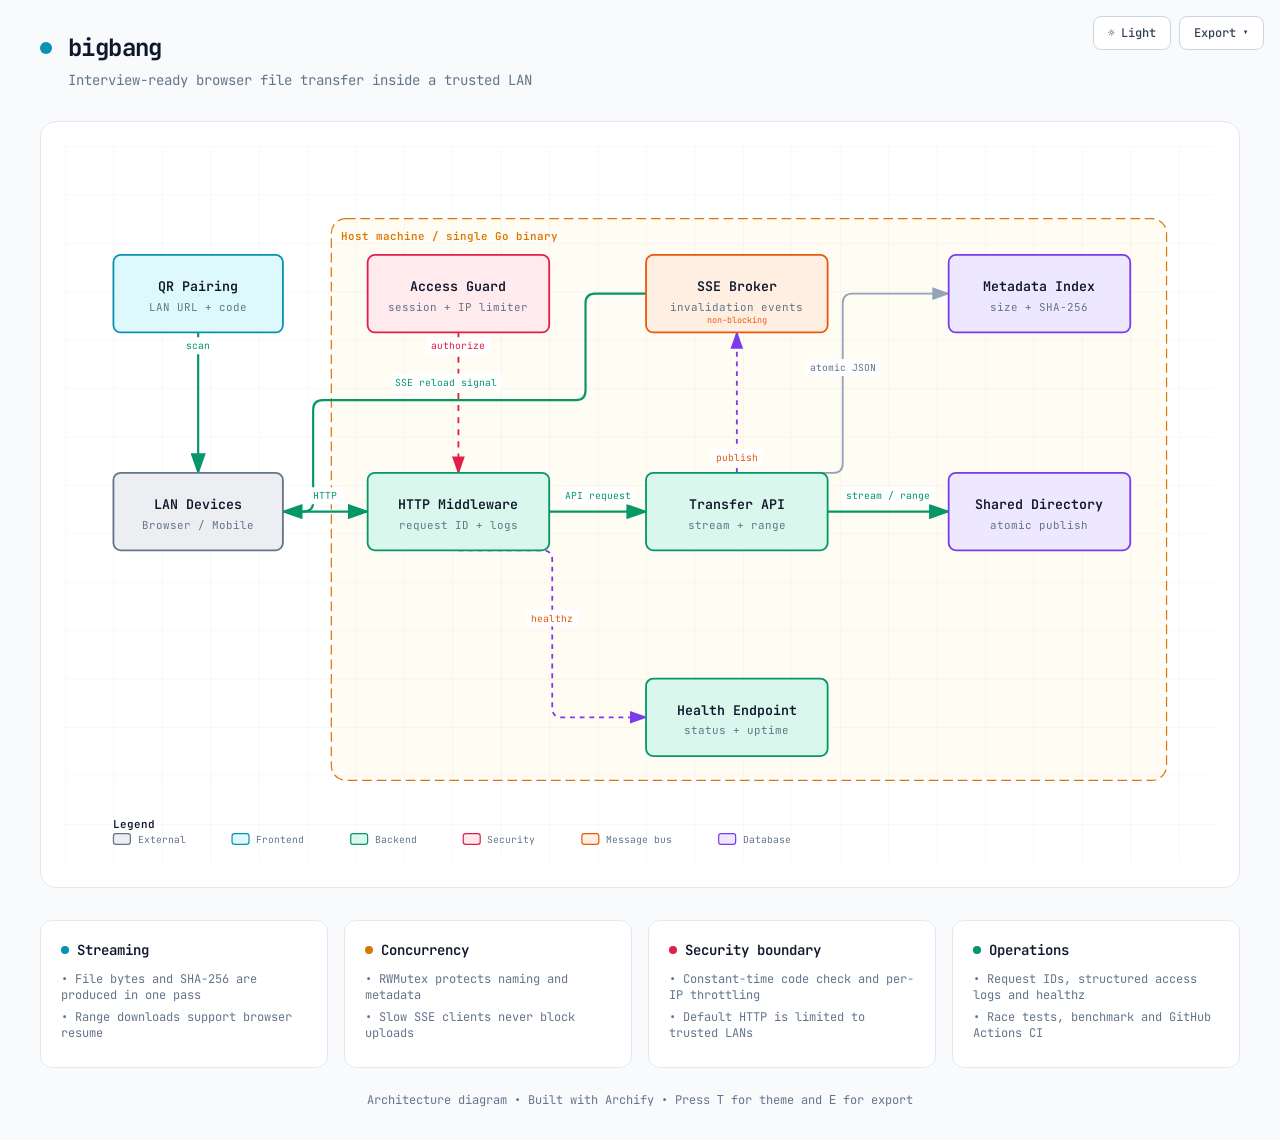
==== commit 7f77ace9: "chore: rename LAN Drop to bigbang" ====
--- a/docs/architecture.html
+++ b/docs/architecture.html
@@ -4,7 +4,7 @@
   <meta charset="UTF-8">
   <meta name="viewport" content="width=device-width, initial-scale=1.0">
   <meta name="generator" content="archify 2.11.0">
-  <title>LAN Drop Diagram</title>
+  <title>bigbang Diagram</title>
   <script>
     // Resolve the theme before first paint so light-preference users don't
     // see a dark flash. The toolbar script below re-applies with UI state.
@@ -525,14 +525,14 @@
     <div class="header">
       <div class="header-row">
         <div class="pulse-dot"></div>
-        <h1>LAN Drop</h1>
+        <h1>bigbang</h1>
       </div>
       <p class="subtitle">Interview-ready browser file transfer inside a trusted LAN</p>
     </div>
 
     <!-- Main Diagram -->
     <div class="diagram-container">
-      <svg viewBox="0 0 950 592" role="img" aria-label="LAN Drop — Interview-ready browser file transfer inside a trusted LAN (architecture diagram)">
+      <svg viewBox="0 0 950 592" role="img" aria-label="bigbang — Interview-ready browser file transfer inside a trusted LAN (architecture diagram)">
         <!-- Definitions -->
         <defs>
           <marker id="arrowhead" markerWidth="10" markerHeight="7" refX="9" refY="3.5" orient="auto">
